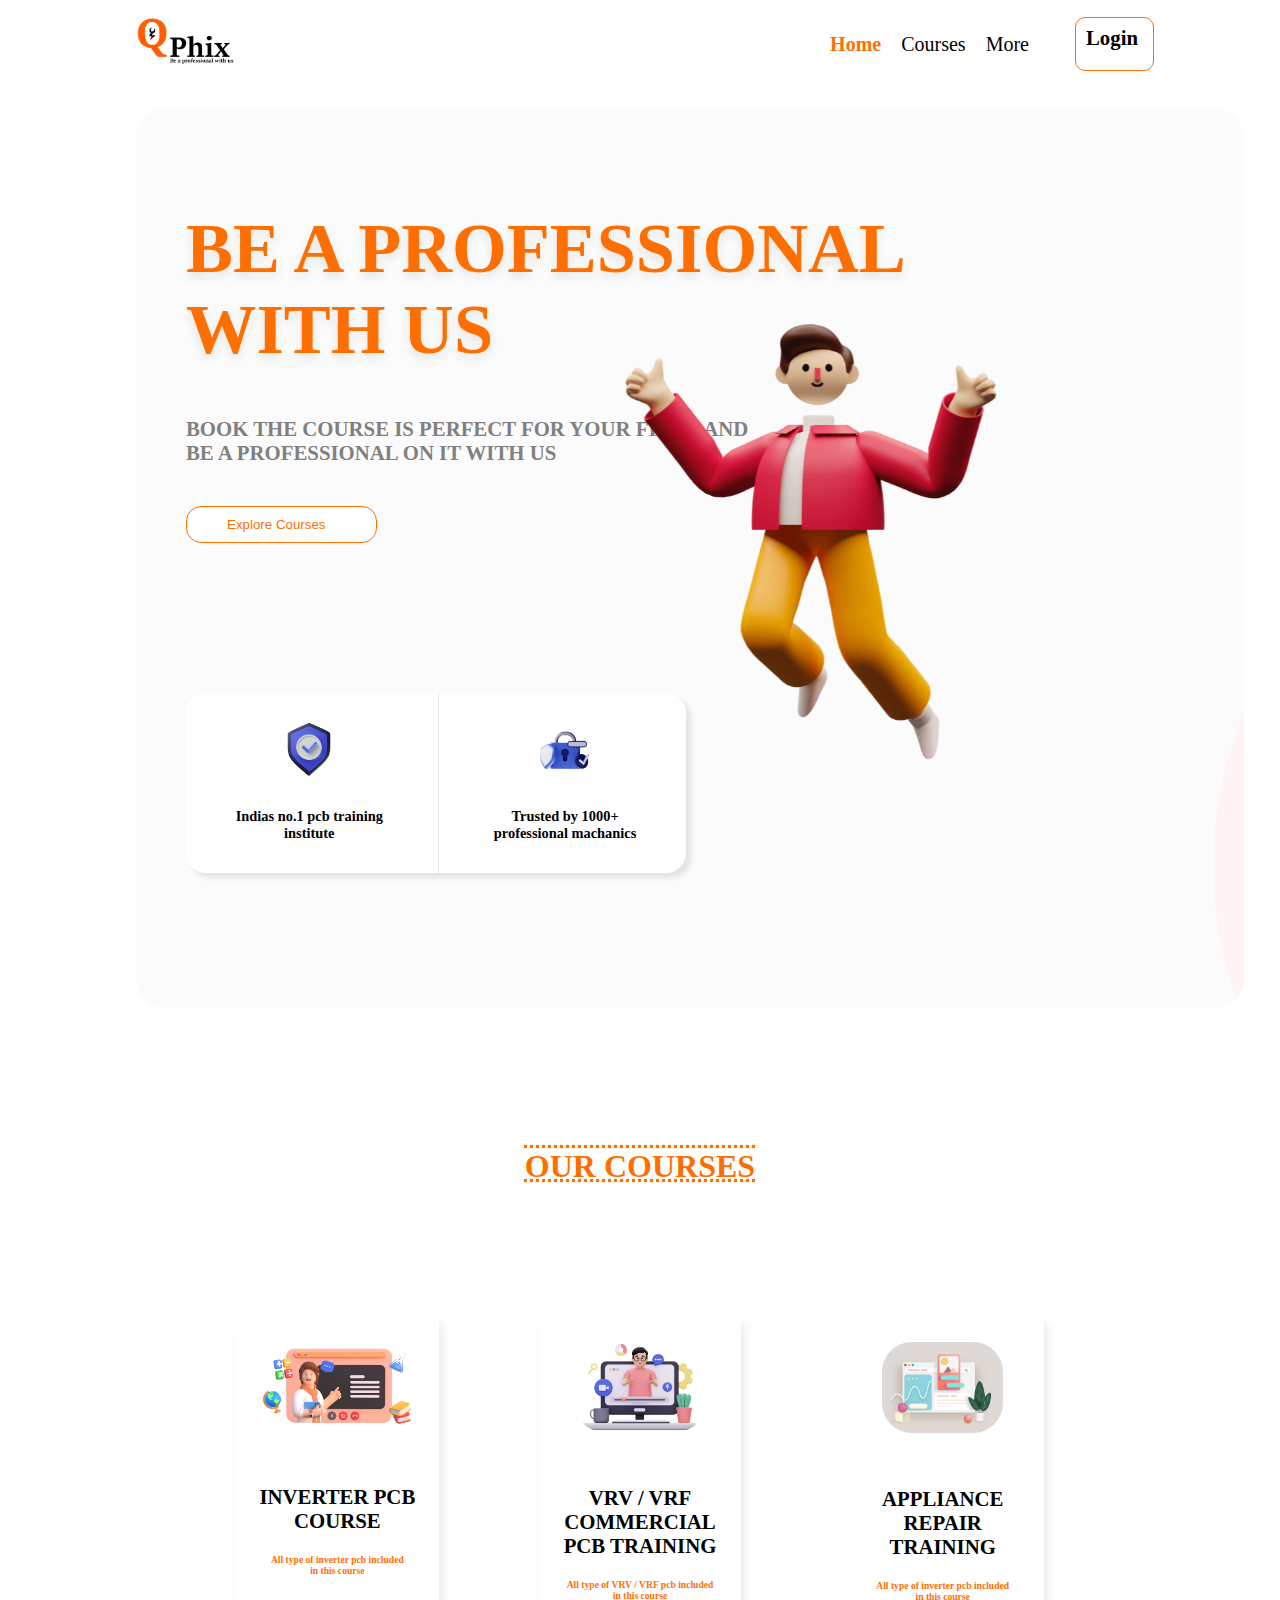
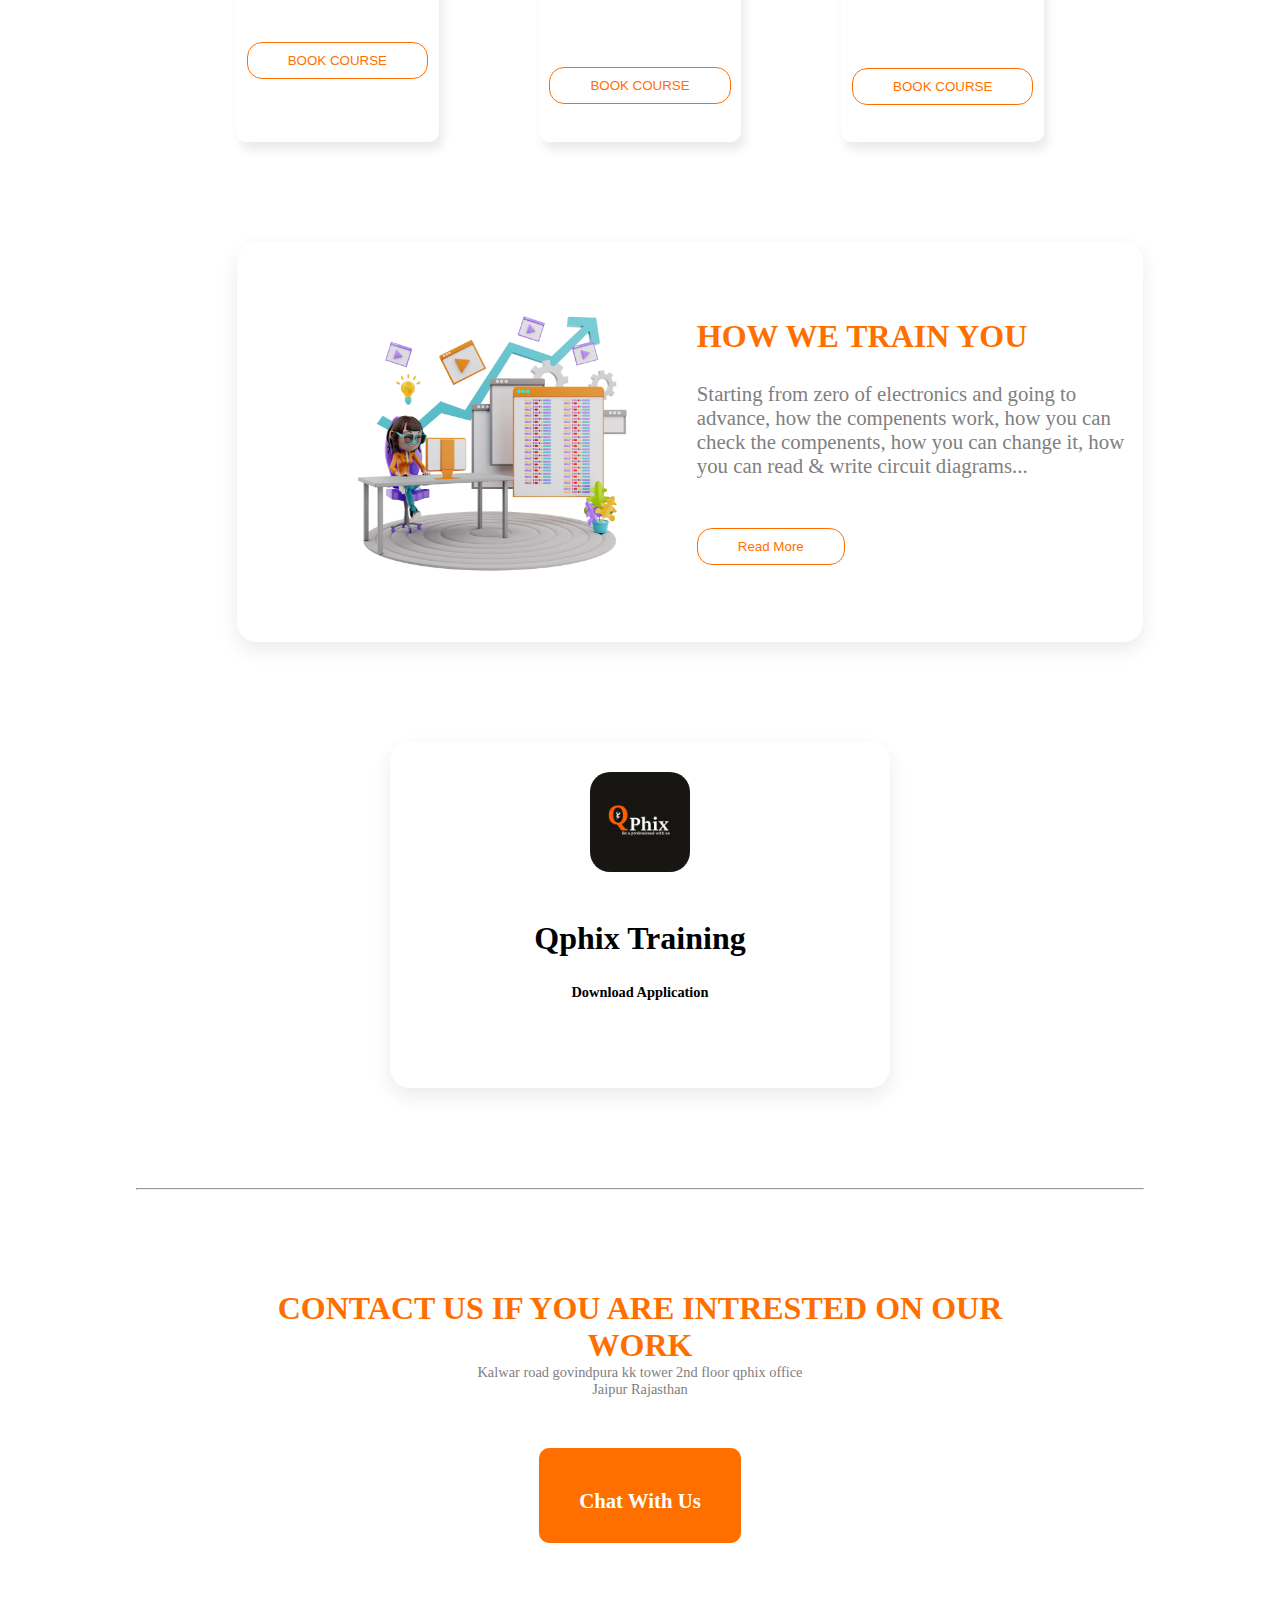
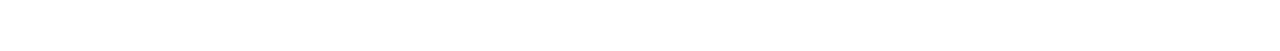
==== index.html @ 394d53d4 "dtyuey5jjhtsghjyhjshfgrthrshrh" ====
<!DOCTYPE html>
<html lang="en" dir="ltr">

<head>
  <meta charset="utf-8">
  <title>Qphix</title>

  <link rel="stylesheet" href="css/index.css">

  <!-- Font Awsome -->

  <script src="https://kit.fontawesome.com/3b2cf0bb84.js" crossorigin="anonymous"></script>

  <!-- font -->
  <link rel="preconnect" href="https://fonts.googleapis.com">
  <link rel="preconnect" href="https://fonts.gstatic.com" crossorigin>
  <link href="https://fonts.googleapis.com/css2?family=Roboto:wght@300&family=Rubik:wght@500&display=swap" rel="stylesheet">
  <link href="https://cdn.jsdelivr.net/npm/bootstrap@5.2.0/dist/css/bootstrap.min.css" rel="stylesheet" integrity="sha384-gH2yIJqKdNHPEq0n4Mqa/HGKIhSkIHeL5AyhkYV8i59U5AR6csBvApHHNl/vI1Bx" crossorigin="anonymous">

</head>


<body>

  <div id="menu" class="menu">

    <a id="menu-close" href="#">
      <div class="menu-icon-div">
        <i style="color: black;" class="fa-solid fa-xmark fa-5x"></i>



      </div>
    </a>
    <h2 class="menu-item-selected-phone">Qphix Training</h2>
    <h4>Be a professional with us</h4>
    <a id="login-a" class="log" style="text-decoration: none;" href="login.html">
      <div class="login-div-m">
        <h3 id="login-text" style="margin-right: 5px; margin-top: 8px; color: black;decoration: none;">Login</h3>
        <i style="color: black;" class="fa-solid fa-user fa-2x"></i>
      </div>
    </a>


    <div id="login-div-after" class="login-div-phone">
      <img class="login-logo" src="https://firebasestorage.googleapis.com/v0/b/qphix-training-193c9.appspot.com/o/Artboard%20%E2%80%93%202.png?alt=media&token=fdebd418-4660-4158-843d-c01491cd74b5" alt="">
      <br>
      <br>
      <h2 id="username">Ayush Soni</h2>
      <h4 id="number">+91 7357711568</h4>
    </div>
  </div>



  <div class="toolbar-pc">

    <div class="top-bar-pc">
      <img style="height: 90px; margin-left: -30px;" src="images/logo_black.png" alt="">

      <a class="menu-item-selected" style=" margin-left: auto;" href="#">Home</a>
      <a class="menu-item" href="#service-section-pc">Courses</a>
      <a class="menu-item" href="#">More</a>

      <button style="background-color: white; border : none;" id="account" class="log" style="text-decoration: none;" href="">
        <div class="login-div">
          <h3 id="login-text-pc" style="margin-right: 5px; margin-top: 8px; color: black;decoration: none;">Login</h3>
          <i style="color: black;" class="fa-solid fa-user"></i>
        </div>
      </button>
    </div>

  </div>

  <div class="toolbar-phone">
    <img style="height: 180px; margin-right: auto; margin-left: -15px;" src="images/logo_black_phone.png" alt="">

    <a href="#">  <div id="menu-open" class="menu-icon-div">
        <i style="color: black;" class="fa-solid fa-bars fa-5x"></i>
      </div></a>


  </div>

  <div class="gape">

  </div>
  <div class="intro-div-pc">

    <h1 class="heading">BE A PROFESSIONAL <br> WITH US</h1>
    <h3 style="color: grey;">BOOK THE COURSE IS PERFECT FOR YOUR FIELD AND <br> BE A PROFESSIONAL ON IT WITH US</h3>

    <button style="margin-top: 20px;" class="primary-button" type="button" name="button">Explore Courses <i style="margin-left: 10px;" class="fa-solid fa-arrow-right"></i></button>

    <img class="flying-boy floating" src="images/flying_boy.png" alt="">


    <div class="verification-div">
      <div class="verify-div-1">
        <img style="height: 70px;" src="images/verify.png" alt="">
        <h5></h5>
        <h4>Indias no.1 pcb training <br> institute</h4>
      </div>

      <div class="vert-line">

      </div>

      <div class="verify-div-2">
        <img style="height: 70px;" src="images/secure.png" alt="">
        <h5></h5>
        <h4>Trusted by 1000+ <br> professional machanics</h4>
      </div>
    </div>

  </div>

  <div class="intro-div-phone">
    <h1 class="heading">BE A PROFESSIONAL <br> WITH US</h1>
    <h4 style="color: grey;">BOOK THE COURSE IS PERFECT FOR YOUR FIELD AND BE A PROFESSIONAL ON IT <br> WITH US</h4>

    <img class="flying-boy-phone floating" src="images/flying_boy_phone.png" alt="">
    <button style="margin-top: 20px; padding-top: 30px; padding-bottom: 20px; border-radius: 20px;" class="primary-button" type="button" name="button">
      <h3>Explore Courses <i style="margin-left: 10px;" class="fa-solid fa-arrow-right"></i></h3>
    </button>





  </div>

  <div class="verification-div-phone">
    <div class="verify-div-1">
      <img style="height: 150px;" src="images/verify.png" alt="">
      <h5></h5>
      <h5>Indias no.1 pcb training <br> institute</h5>
    </div>

    <div class="vert-line">

    </div>

    <div class="verify-div-2">
      <img style="height: 150px;" src="images/secure.png" alt="">
      <h5></h5>
      <h5>Trusted by 1000+ <br> professional machanics</h5>
    </div>
  </div>


  <div class="phone-gape">

  </div>

  <h2 id="service-section-pc" style="color: #FF6F00; text-align: center; margin-top: 140px;text-decoration: underline overline dotted #FF6F00;  ">OUR COURSES</h2>

  <div  class="service-div-pc">

    <div class="course-div-pc-1">
      <img class="course-img" src="images/img_1.png" alt="">
      <h3 style="margin-top: 50px; ">INVERTER PCB <br> COURSE</h3>

      <h5 style="color: #FF6F00;">All type of inverter pcb included <br> in this course</h5>

      <button style="margin-top: 50px;" class="primary-button" type="button" name="button" onclick="window.open('InverterPcb.html')">BOOK COURSE</button>

    </div>

    <div class="course-div-pc-2">
      <img style="width: 65%" class="course-img" src="images/img_2.png" alt="">
      <h3 style="margin-top: 50px; ">VRV / VRF COMMERCIAL <br> PCB TRAINING</h3>

      <h5 style="color: #FF6F00;">All type of VRV / VRF pcb included <br> in this course</h5>

      <button style="margin-top: 50px;" class="primary-button" type="button" name="button">BOOK COURSE</button>

    </div>


    <div class="course-div-pc-3">
      <img style="width: 60%" class="course-img" src="images/img_3.png" alt="">
      <h3 style="margin-top: 50px; ">APPLIANCE REPAIR <br> TRAINING</h3>

      <h5 style="color: #FF6F00;">All type of inverter pcb included <br> in this course</h5>

      <button style="margin-top: 50px;" class="primary-button" type="button" name="button">BOOK COURSE</button>

    </div>


  </div>

  <div id="service-section-phone" class="service-div-phone">


    <div class="course-div-phone-1">
      <img class="course-img" src="images/img_1.png" alt="">
      <h2 style="margin-top: 50px; font-size: 4.3rem !important;">INVERTER PCB <br> COURSE</h2>

      <h4 style="color: #FF6F00;">All type of inverter pcb included <br> in this course</h4>

      <button style="margin-top: 180px; padding: 30px 70px 20px 70px; " class="primary-button" type="button" name="button" onclick="window.open('InverterPcb.html')">
        <h3>BOOK COURSE</h3>
      </button>

    </div>


    <div class="course-div-phone-2">
      <img style="height: 400px;" class="course-img" src="images/img_2.png" alt="">
      <h2 style="margin-top: 50px; font-size: 4.1rem !important;">VRV / VRF COMMERCIAL <br> PCB TRAINING</h2>

      <h4 style="color: #FF6F00;">All type of VRV / VRF pcb included <br> in this course</h4>

      <button style="margin-top: 180px; padding: 30px 70px 20px 70px; " class="primary-button" type="button" name="button">
        <h3>BOOK COURSE</h3>
      </button>

    </div>


    <div class="course-div-phone-3">
      <img style="height: 400px;" class="course-img" src="images/img_3.png" alt="">
      <h2 style="margin-top: 50px; font-size: 4.3rem !important;">APPLIANCE REPAIR <br> TRAINING</h2>

      <h4 style="color: #FF6F00;">All type of inverter pcb included <br> in this course</h4>

      <button style="margin-top: 180px; padding: 30px 70px 20px 70px; " class="primary-button" type="button" name="button">
        <h3>BOOK COURSE</h3>
      </button>

    </div>



  </div>


  <div class="process-div">
    <img style="height: 300px;" src="images/train.png" alt="">

    <div style="text-align: top; width: 100%; height: 100%; padding-top : 100px; padding-left: 60px;">
      <h2 style="color: #FF6F00;">HOW WE TRAIN YOU</h2>
      <h3 style="color: grey; font-weight: 300;">Starting from zero of electronics and going to advance, how the compenents work, how you can check the compenents, how you can change it, how you can read & write circuit diagrams...</h3>
      <button style="margin-top: 30px;" class="primary-button" type="button" name="button">Read More</button>


    </div>

  </div>

  <div class="app-div">
    <img class="logo-app" src="images\logo_new.png" alt="">
    <br>
    <br>
    <h2>Qphix Training</h2>
    <h4>Download Application</h4>
    <a href="https://play.google.com/store/apps/details?id=com.qphixnew.qphixtraining"><img class="down-img" src="https://play.google.com/intl/en_us/badges/static/images/badges/en_badge_web_generic.png" alt=""></a>

  </div>
  <hr>
  <div style="text-align: center; margin-top: 100px;">

    <h2 style="color: #FF6F00; margin: 0px 100px 0px 100px;">CONTACT US IF YOU ARE INTRESTED ON OUR WORK</h2>
    <h4 style="color: grey; font-weight: 300;margin: 0px 100px 0px 100px;">Kalwar road govindpura kk tower 2nd floor qphix office <br>Jaipur Rajasthan </h4>

    <button class="fill-button" type="button" name="button"> <h3> Chat With Us</h3></button>
  </div>


  <script src="https://ajax.googleapis.com/ajax/libs/jquery/3.6.0/jquery.min.js"></script>
  <script src="java/index.js" charset="utf-8"></script>


</body>

</html>
---- css/index.css ----
:root {
  --primary-color: #FF6F00;
  --secondary-color: #FBFBFB;
  --shadow-color: #e6e3e3;
  --font-default: bahnschrift;
}

body {
  padding-left: 10%;
  padding-right: 10%;
  font-family: bahnschrift;
}

h1 {
  font-size: 3rem !important;
  font-family: bahnschrift;
}

h2 {
  font-size: 2rem !important;
  font-family: bahnschrift;
}

h3 {
  font-size: 1.3rem !important;
  font-family: bahnschrift;
}

h4 {
  font-size: 0.9rem !important;
  font-family: bahnschrift;
}

h5 {
  font-size: 0.6rem !important;
  font-family: bahnschrift;
}

h6 {
  font-size: 0.5rem !important;
  font-family: bahnschrift;
}

/* toolbar pc */
.toolbar-pc {
  width: 100%;
  position: fixed;
  height: 90px;
  background-color: white;
}

.toolbar-phone {
  display: none;
}

.top-bar-pc {
  width: 80%;
  height: 80%;
  display: flex;
  align-items: center;
  text-align: center;
}

.menu-item {
  color: black;
  margin-right: 20px;
  font-size: 20px;
  text-decoration: none;
  font-family: bahnschrift;
  transition: 0.5s;
}

.menu-item-selected {
  color: var(--primary-color);
  margin-right: 20px;
  font-size: 20px;
  text-decoration: none;
  font-family: bahnschrift;
  font-style: bold;
  font-weight: 800;
}

.menu-item:hover {
  color: var(--primary-color);
  text-decoration: none;
}

.menu-item-selected:hover {
  color: var(--primary-color);
  text-decoration: none;
}

.login-div {
  display: flex;
  align-items: center;
  margin-left: 20px;
  text-align: center;
  border: 1px solid var(--primary-color);
  padding-left: 10px;
  padding-right: 10px;
  border-radius: 10px;
  transition: 0.5s;
}

.login-div:hover {
  background-color: var(--primary-color);
  border: 1px solid white;
}

.log:hover {
  text-decoration: none;
  color: white;
}

.intro-div-pc {
  width: 100%;
  height: 800px;
  background-image: url("../images/web_bg.png");
  background-size: cover;
  border-radius: 30px;
  padding: 50px;
}

.intro-div-phone {
  display: none;
}

.heading {
  color: var(--primary-color);
  text-shadow: 0px 5px 10px var(--shadow-color);
  font-size: 4.4rem !important;
  font-family: bahnschrift;
  margin-top: 50px;
  font-weight: 800;
}

.gape {
  height: 100px;
}

.primary-button {
  background-color: white;
  border: 1px solid var(--primary-color);
  padding-left: 40px;
  padding-right: 40px;
  border-radius: 15px;
  color: var(--primary-color);
  padding-top: 10px;
  padding-bottom: 10px;
  transition: 0.5s;
}

.primary-button:hover {
  background-color: var(--primary-color);
  color: white;
  border: 1px solid white;
}

.flying-boy {
  height: 600px;
  position: absolute;
  right: 13%;
  top: 250px;
  z-index: 1;
}

.verification-div-phone {
  display: none;
}

.verification-div {
  background-color: white;
  box-shadow: 5px 5px 5px var(--shadow-color);
  width: 500px;
  height: 180px;
  margin-top: 150px;
  border-radius: 20px;
  display: flex;
  justify-content: center;
  text-align: center;
  align-items: center;
}

.verify-div-1 {
  text-align: center;
  align-items: center;
  justify-content: center;
  padding-top: 10px;
  margin-right: 55px;
}

.verify-div-2 {
  text-align: center;
  align-items: center;
  justify-content: center;
  padding-top: 10px;
  margin-left: 55px;
}

.vert-line {
  width: 1px;
  height: 100%;
  background-color: var(--shadow-color);
}

.service-div-pc {
  display: flex;
  padding: 100px;
  justify-content: center;
}

.course-div-pc-1 {
  height: 400px;
  width: 250px;
  box-shadow: 4px 8px 10px #ebebeb;
  margin-right: 50px;
  align-items: center;
  border-radius: 10px;
  text-align: center;
  padding-top: 30px;
}

.course-div-pc-2 {
  height: 400px;
  width: 250px;
  box-shadow: 4px 8px 10px #ebebeb;
  margin-left: 50px;
  margin-right: 50px;
  border-radius: 10px;
  align-items: center;
  text-align: center;
  padding-top: 30px;
}

.course-div-pc-3 {
  height: 400px;
  width: 250px;
  box-shadow: 4px 8px 10px #ebebeb;
  margin-left: 50px;
  border-radius: 10px;
  align-items: center;
  text-align: center;
  padding-top: 30px;
}

.course-img {
  width: 80%;
  border-radius: 30px;
}

.service-div-phone {
  display: none;
}

.menu {
  display: none;
}

.process-div {
  width: 80%;
  box-shadow: 0px 8px 20px #ebebeb;
  height: 400px;
  margin-left: 10%;
  margin-right: 10%;
  border-radius: 20px;
  margin-bottom: 100px;
  display: flex;
  align-items: center;
  padding-left: 100px;
}

.fill-button {
  background-color: var(--primary-color);
  color: white;
  border-radius: 10px;
  padding-left: 40px;
  padding-right: 40px;
  border: 0px;
  padding-top: 20px;
  margin-top: 50px;
  padding-bottom: 10px;
  margin-bottom: 100px;
}


.app-div{
  width: 500px;
  height: auto;
  margin-left: auto;
  margin-right: auto;
  border-radius: 20px;
  box-shadow: 0px 8px 20px #ebebeb;
  margin-bottom: 100px;
  align-items: center;
  text-align: center;
  justify-content: center;
  padding-bottom: 50px;

}


.logo-app{
  height: 100px;
  width: 100px;
  margin-top: 30px;
  border-radius: 20px;
  margin-left: auto;
  margin-right: auto;

}


.down-img{
  width: 60%;
  height: auto;
}




.menu {
  width: 50%;
  height: 80%;
  position: absolute;
  background-color: white;
  z-index: 100;
  margin-left: 15%;
  margin-right: 25%;
  box-shadow: 20px 20px 100px gray;
  margin-top: 100px;
  border-radius: 20px;
  position: fixed;
  align-items: center;
  padding-top: 100px;
  text-align: center;
  justify-content: center;
}

.login-logo{
  width: 100px;
  height: 100px;
  margin-top: 50px;
}

.menu-item-selected-phone {
  color: var(--primary-color);
  font-size: 3rem !important;
  margin-top: 40px;
}

.menu-item-phone {
  color: grey;
  font-size: 4rem !important;
}

.login-div-m {
  display: flex;
  align-items: center;
  margin-left: 20px;
  text-align: center;
  border: 1px solid var(--primary-color);
  padding-left: 10px;
  padding-right: 10px;
  border-radius: 10px;
  transition: 0.5s;
  width: 30%;
  display: none;
  margin-left: 35%;
  margin-right: 35%;
  align-items: center;
  text-align: center;
  justify-content: center;
  margin-top: 50px;
  padding-top: 20px;
  padding-bottom: 20px;
}



.login-div-phone{
  width: 70%;
  height: auto;
  margin-right: 15%;
  margin-left: 15%;
  padding-bottom: 100px;
  border-radius: 20px;
  box-shadow: 5px 5px 10px #d9dadb;
  justify-content: center;
  align-items: center;
  text-align: center;
  margin-top: 60px;
}



/* mobile phone  */
@media (max-width: 1100px) {
  body {
    padding-left: 0px;
    padding-right: 0px;
  }

  h1 {
    font-size: 7rem !important;
  }

  h2 {
    font-size: 5rem !important;
  }

  h3 {
    font-size: 3rem !important;
  }

  h4 {
    font-size: 2.4rem !important;
  }

  h5 {
    font-size: 1.5rem !important;
  }

  .menu-icon-div {
    width: 120px;
    height: 120px;
    position: absolute;
    right: 10px;
    top: 50px;
  }

  .menu {
    width: 80%;
    height: 80%;
    position: absolute;
    background-color: white;
    z-index: 100;
    margin-left: 10%;
    margin-right: 10%;
    box-shadow: 20px 20px 100px gray;
    display: none;
    margin-top: 100px;
    border-radius: 20px;
    position: fixed;
    align-items: center;
    text-align: center;
    justify-content: center;
    padding-top: 300px;
  }

  .menu-item-selected-phone {
    color: var(--primary-color);
    font-size: 5rem !important;
  }

  .menu-item-phone {
    color: grey;
    font-size: 4rem !important;
    margin-top: 300px;
  }

  .login-div-m {
    display: flex;
    align-items: center;
    margin-left: 20px;
    text-align: center;
    border: 1px solid var(--primary-color);
    padding-left: 10px;
    padding-right: 10px;
    border-radius: 10px;
    transition: 0.5s;
    width: 30%;
    margin-left: 35%;
    margin-right: 35%;
    align-items: center;
    text-align: center;
    justify-content: center;
    margin-top: 50px;
    padding-top: 20px;
    padding-bottom: 20px;
  }

  .toolbar-pc {
    display: none;
  }

  .toolbar-phone {
    display: flex;
    height: 200px;
    width: 100%;
    position: fixed;
    box-shadow: 10px 10px 10px var(--shadow-color);
    text-align: center;
    align-items: center;
    justify-content: center;
    background-color: white;
  }

  .gape {
    height: 230px;
  }

  .menu-icon-div {
    text-align: center;
    align-items: center;
    justify-content: center;
    padding: 20px;
    margin-right: 50px;
    background-color: var(--secondary-color);
    box-shadow: 10px 10px 10px var(--shadow-color);
  }

  .intro-div-pc {
    display: none;
  }

  .intro-div-phone {
    width: 90%;
    height: 2000px;
    margin-left: 5%;
    margin-right: 5%;
    background-image: url("../images/mobile_bg.png");
    background-size: cover;
    border-radius: 30px;
    padding: 50px;
    display: block;
    align-items: center;
    justify-content: center;
    text-align: center;
  }

  .heading {
    font-size: 7rem !important;
  }

  .flying-boy-phone {
    height: 1000px;
  }

  .verification-div-phone {
    background-color: white;
    box-shadow: 5px 5px 5px var(--shadow-color);
    width: 80%;
    height: 400px;
    margin-top: 150px;
    border-radius: 20px;
    margin-left: 10%;
    margin-right: 10%;
    display: flex;
    justify-content: center;
    text-align: center;
    align-items: center;
    margin-bottom: 100px;
  }

  .verify-div-1 {
    text-align: center;
    align-items: center;
    justify-content: center;
    padding-top: 10px;
    margin-right: 80px;
  }

  .verify-div-2 {
    text-align: center;
    align-items: center;
    justify-content: center;
    padding-top: 10px;
    margin-left: 80px;
  }

  .service-div-pc {
    display: none;
  }

  .phone-gape {
    height: 100px;
  }

  .service-div-phone {
    display: block;
    justify-content: center;
    align-items: center;
    text-align: center;
    margin-top: 100px;
  }

  .course-div-phone-1 {
    height: 1100px;
    width: 80%;
    box-shadow: 0px 8px 20px #ebebeb;
    margin-right: 50px;
    align-items: center;
    border-radius: 15px;
    text-align: center;
    margin-left: 10%;
    margin-right: 10%;
    padding-top: 30px;
  }

  .course-div-phone-2 {
    height: 1100px;
    width: 80%;
    box-shadow: 0px 8px 20px #ebebeb;
    margin-right: 50px;
    align-items: center;
    text-align: center;
    border-radius: 15px;
    margin-left: 10%;
    margin-right: 10%;
    padding-top: 30px;
    margin-top: 100px;
  }

  .course-div-phone-3 {
    height: 1100px;
    width: 80%;
    box-shadow: 0px 8px 20px #ebebeb;
    margin-right: 50px;
    align-items: center;
    text-align: center;
    border-radius: 15px;
    margin-left: 10%;
    margin-right: 10%;
    padding-top: 30px;
    margin-top: 100px;
  }

  .process-div {
    display: none;
  }

  .fill-button {
    padding-left: 100px;
    padding-right: 100px;
    padding-top: 30px;
    padding-bottom: 30px;
    font-weight: 400;
  }

  .login-div-phone{
    width: 70%;
    height: 500px;
    margin-right: 15%;
    margin-left: 15%;
    border-radius: 20px;
    box-shadow: 5px 5px 10px #d9dadb;
    justify-content: center;
    align-items: center;
    text-align: center;
    display: none;
    margin-top: 60px;
  }

  .login-logo{
    width: 170px;
    height: 170px;
    box-shadow: 5px 5px 3px #d9dadb;
    border-radius: 20px;
    margin: 70px auto 0px auto;
  }



  .app-div{
    width: 80%;
    height: auto;
    margin-left: auto;
    margin-right: auto;
    border-radius: 20px;
    box-shadow: 0px 8px 20px #ebebeb;
    margin-bottom: 100px;
    align-items: center;
    text-align: center;
    margin-top: 100px;
    justify-content: center;
    padding-bottom: 50px;

  }

  .logo-app{
    height: 150px;
    width: 150px;
    margin-top: 80px;
    border-radius: 20px;
    margin-left: auto;
    margin-right: auto;
  }

  .down-img{
    width: 60%;
    height: auto;
  }



}

































/* animations */
.floating {
  animation-name: floating;
  animation-duration: 2s;
  animation-iteration-count: infinite;
  animation-timing-function: ease-in-out;
}

@keyframes floating {
  0% {
    transform: translate(0, 0px);
  }

  50% {
    transform: translate(0, 15px);
  }

  100% {
    transform: translate(0, -0px);
  }
}
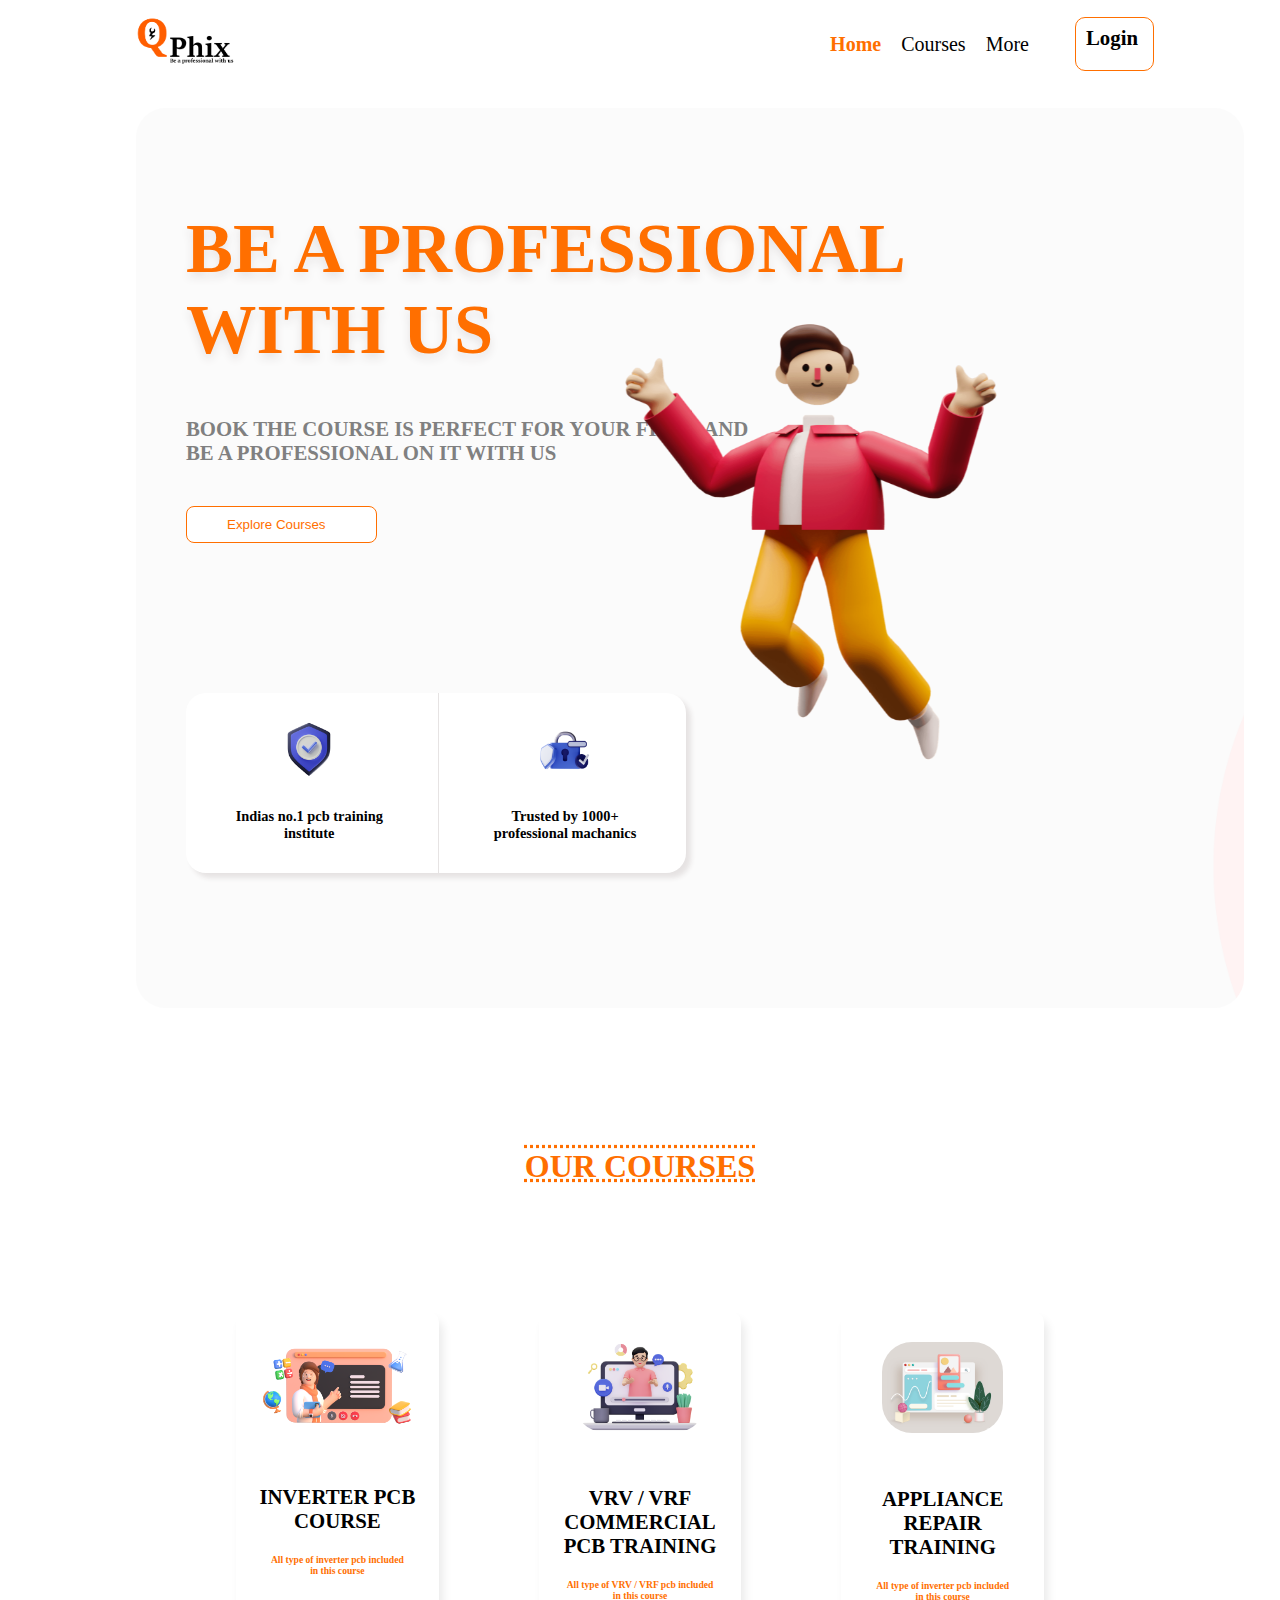
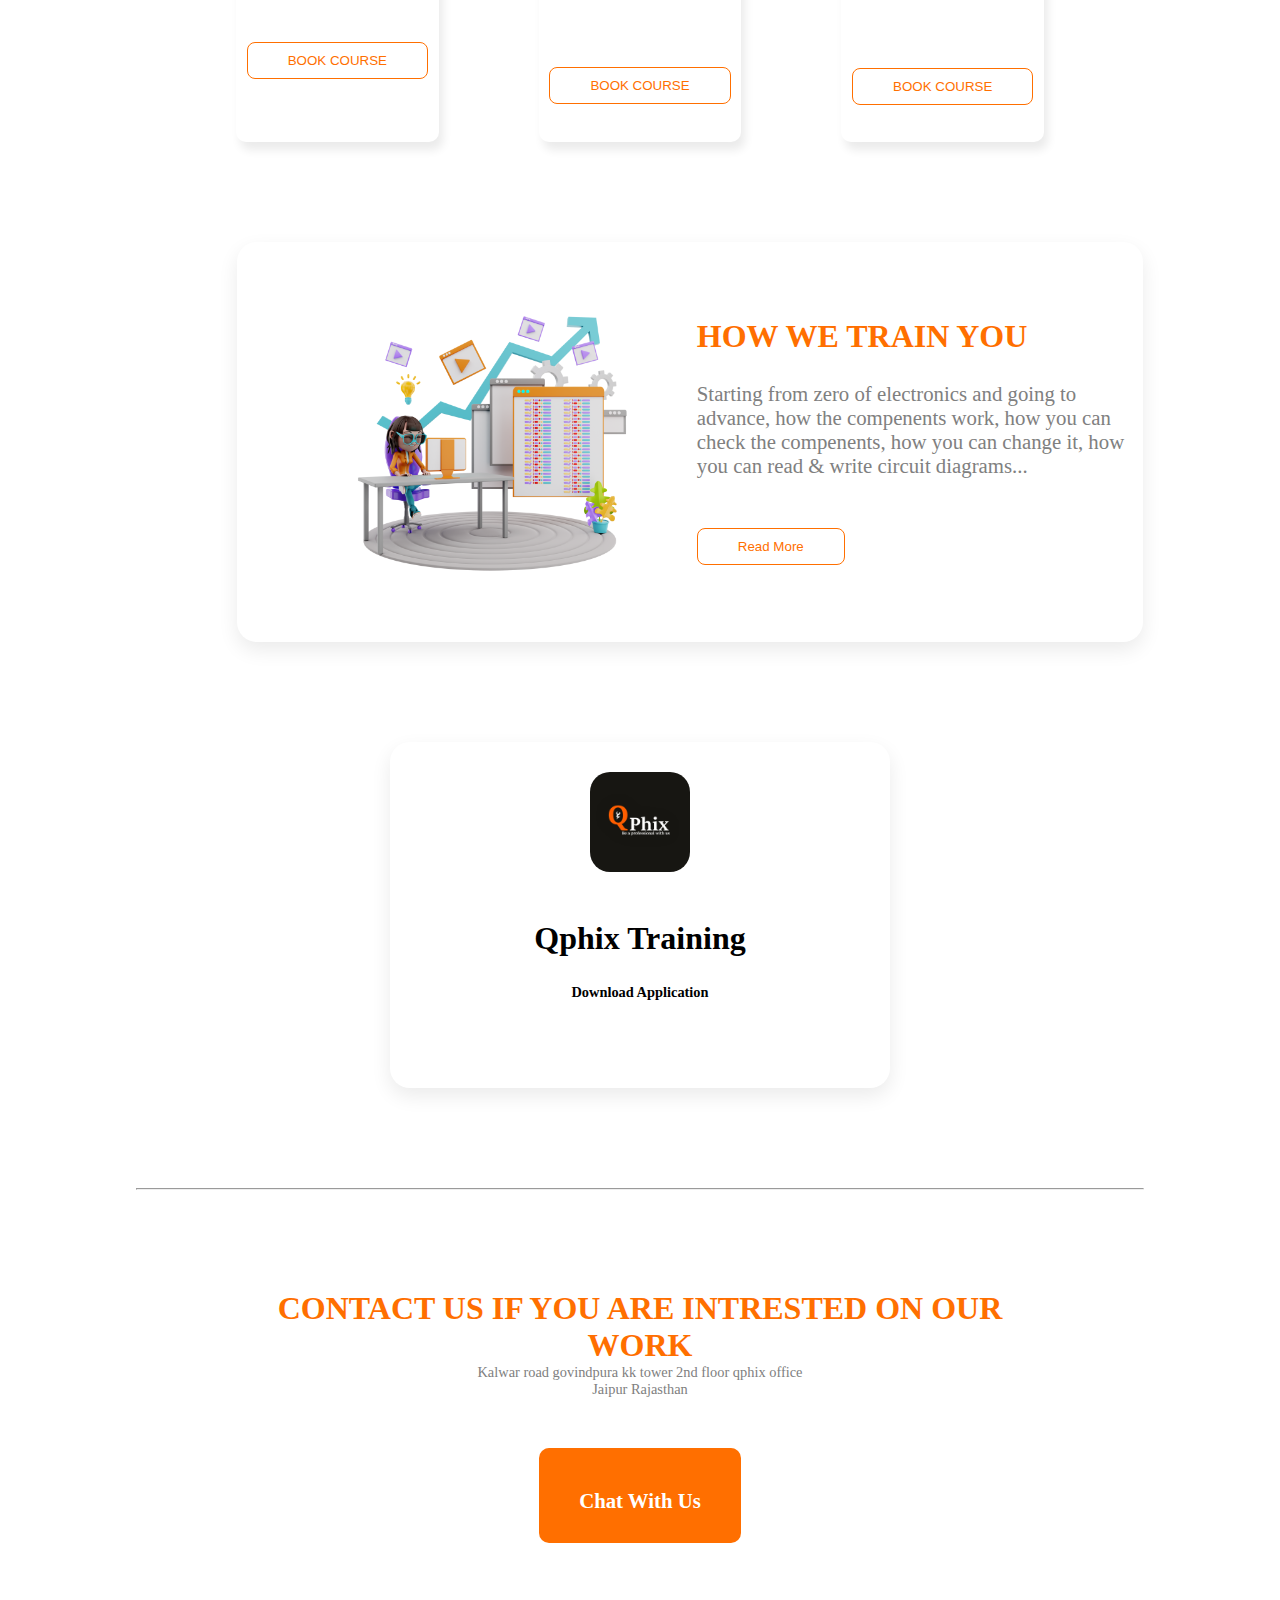
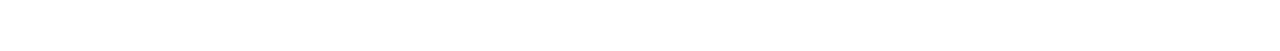
==== commit b1992449: "sdrtyhrth6dh6hserfte4wr" ====
--- a/index.html
+++ b/index.html
@@ -4,7 +4,7 @@
 <head>
   <meta charset="utf-8">
   <title>Qphix</title>
-
+  <link rel="icon" href="images\logo_new.png">
   <link rel="stylesheet" href="css/index.css">
 
   <!-- Font Awsome -->
@@ -49,9 +49,29 @@
       <h2 id="username">Ayush Soni</h2>
       <h4 id="number">+91 7357711568</h4>
     </div>
-  </div>
-
-
+
+
+    <button id="view-bookings"class="primary-button my-bboking" type="button" name="button">My Bookings</button>
+  </div>
+
+  <div id="b-div" class="dialog">
+    <div id="my-bookings-div" class="my-bookings-div">
+      <a href="#">
+        <div id="close-bookings" style="" class="menu-icon-div-bookings">
+          <i  style="color: black;" class="fa-solid fa-xmark fa-5x"></i>
+
+
+
+        </div>
+      </a>
+      <h2 id="t">NO BOOKINGS</h2>
+
+      <div id="booking">
+
+      </div>
+
+    </div>
+  </div>
 
   <div class="toolbar-pc">
 
@@ -85,12 +105,13 @@
   <div class="gape">
 
   </div>
+
   <div class="intro-div-pc">
 
     <h1 class="heading">BE A PROFESSIONAL <br> WITH US</h1>
     <h3 style="color: grey;">BOOK THE COURSE IS PERFECT FOR YOUR FIELD AND <br> BE A PROFESSIONAL ON IT WITH US</h3>
 
-    <button style="margin-top: 20px;" class="primary-button" type="button" name="button">Explore Courses <i style="margin-left: 10px;" class="fa-solid fa-arrow-right"></i></button>
+    <button id="explore-pc" style="margin-top: 20px;" class="primary-button" type="button" name="button">Explore Courses <i style="margin-left: 10px;" class="fa-solid fa-arrow-right"></i></button>
 
     <img class="flying-boy floating" src="images/flying_boy.png" alt="">
 
@@ -120,7 +141,7 @@
     <h4 style="color: grey;">BOOK THE COURSE IS PERFECT FOR YOUR FIELD AND BE A PROFESSIONAL ON IT <br> WITH US</h4>
 
     <img class="flying-boy-phone floating" src="images/flying_boy_phone.png" alt="">
-    <button style="margin-top: 20px; padding-top: 30px; padding-bottom: 20px; border-radius: 20px;" class="primary-button" type="button" name="button">
+    <button id="explore" style="margin-top: 20px; padding-top: 30px; padding-bottom: 20px; border-radius: 20px;" class="primary-button" type="button" name="button">
       <h3>Explore Courses <i style="margin-left: 10px;" class="fa-solid fa-arrow-right"></i></h3>
     </button>
 
@@ -163,7 +184,7 @@
 
       <h5 style="color: #FF6F00;">All type of inverter pcb included <br> in this course</h5>
 
-      <button style="margin-top: 50px;" class="primary-button" type="button" name="button" onclick="window.open('InverterPcb.html')">BOOK COURSE</button>
+      <button style="margin-top: 50px;" class="primary-button" type="button" name="button" onclick="window.open('InverterPcb.html','_self')">BOOK COURSE</button>
 
     </div>
 
@@ -173,7 +194,7 @@
 
       <h5 style="color: #FF6F00;">All type of VRV / VRF pcb included <br> in this course</h5>
 
-      <button style="margin-top: 50px;" class="primary-button" type="button" name="button">BOOK COURSE</button>
+      <button id="vrf" style="margin-top: 50px;" class="primary-button" type="button" name="button">BOOK COURSE</button>
 
     </div>
 
@@ -184,7 +205,7 @@
 
       <h5 style="color: #FF6F00;">All type of inverter pcb included <br> in this course</h5>
 
-      <button style="margin-top: 50px;" class="primary-button" type="button" name="button">BOOK COURSE</button>
+      <button id="appliance" style="margin-top: 50px;" class="primary-button" type="button" name="button">BOOK COURSE</button>
 
     </div>
 
@@ -200,7 +221,7 @@
 
       <h4 style="color: #FF6F00;">All type of inverter pcb included <br> in this course</h4>
 
-      <button style="margin-top: 180px; padding: 30px 70px 20px 70px; " class="primary-button" type="button" name="button" onclick="window.open('InverterPcb.html')">
+      <button style="margin-top: 180px; padding: 30px 70px 20px 70px; " class="primary-button" type="button" name="button" onclick="window.open('InverterPcb.html','_self')">
         <h3>BOOK COURSE</h3>
       </button>
 
@@ -213,7 +234,7 @@
 
       <h4 style="color: #FF6F00;">All type of VRV / VRF pcb included <br> in this course</h4>
 
-      <button style="margin-top: 180px; padding: 30px 70px 20px 70px; " class="primary-button" type="button" name="button">
+      <button id="vrf1" style="margin-top: 180px; padding: 30px 70px 20px 70px; " class="primary-button" type="button" name="button">
         <h3>BOOK COURSE</h3>
       </button>
 
@@ -226,7 +247,7 @@
 
       <h4 style="color: #FF6F00;">All type of inverter pcb included <br> in this course</h4>
 
-      <button style="margin-top: 180px; padding: 30px 70px 20px 70px; " class="primary-button" type="button" name="button">
+      <button id="appliance1" style="margin-top: 180px; padding: 30px 70px 20px 70px; " class="primary-button" type="button" name="button">
         <h3>BOOK COURSE</h3>
       </button>
 
@@ -265,11 +286,20 @@
     <h2 style="color: #FF6F00; margin: 0px 100px 0px 100px;">CONTACT US IF YOU ARE INTRESTED ON OUR WORK</h2>
     <h4 style="color: grey; font-weight: 300;margin: 0px 100px 0px 100px;">Kalwar road govindpura kk tower 2nd floor qphix office <br>Jaipur Rajasthan </h4>
 
-    <button class="fill-button" type="button" name="button"> <h3> Chat With Us</h3></button>
-  </div>
-
-
+    <a href="https://wa.me/<+917297939704>"><button class="fill-button" type="button" name="button" onclick=""> <h3> Chat With Us</h3></button></a>
+
+  </div>
+
+  <!-- The actual snackbar -->
+  <div id="snackbar">Some text some message..</div>
+
+  <script src="https://www.gstatic.com/firebasejs/7.14.5/firebase-app.js"></script>
+  <script src="https://www.gstatic.com/firebasejs/7.14.5/firebase-auth.js"></script>
+  <script src="https://www.gstatic.com/firebasejs/7.14.5/firebase-database.js"></script>
+  <script src="https://checkout.razorpay.com/v1/checkout.js"></script>
+  <script src="https://www.gstatic.com/firebasejs/7.7.0/firebase-storage.js"></script>
   <script src="https://ajax.googleapis.com/ajax/libs/jquery/3.6.0/jquery.min.js"></script>
+
   <script src="java/index.js" charset="utf-8"></script>
 
 
--- a/css/index.css
+++ b/css/index.css
@@ -143,7 +143,7 @@
   border: 1px solid var(--primary-color);
   padding-left: 40px;
   padding-right: 40px;
-  border-radius: 15px;
+  border-radius: 8px;
   color: var(--primary-color);
   padding-top: 10px;
   padding-bottom: 10px;
@@ -282,8 +282,7 @@
   margin-bottom: 100px;
 }
 
-
-.app-div{
+.app-div {
   width: 500px;
   height: auto;
   margin-left: auto;
@@ -295,28 +294,21 @@
   text-align: center;
   justify-content: center;
   padding-bottom: 50px;
-
-}
-
-
-.logo-app{
+}
+
+.logo-app {
   height: 100px;
   width: 100px;
   margin-top: 30px;
   border-radius: 20px;
   margin-left: auto;
   margin-right: auto;
-
-}
-
-
-.down-img{
+}
+
+.down-img {
   width: 60%;
   height: auto;
 }
-
-
-
 
 .menu {
   width: 50%;
@@ -336,7 +328,7 @@
   justify-content: center;
 }
 
-.login-logo{
+.login-logo {
   width: 100px;
   height: 100px;
   margin-top: 50px;
@@ -375,9 +367,7 @@
   padding-bottom: 20px;
 }
 
-
-
-.login-div-phone{
+.login-div-phone {
   width: 70%;
   height: auto;
   margin-right: 15%;
@@ -390,6 +380,150 @@
   text-align: center;
   margin-top: 60px;
 }
+
+.my-bboking {
+  margin-top: 50px;
+}
+
+.menu {
+  height: auto;
+  padding-bottom: 30px;
+}
+
+.dialog {
+  /* Hidden by default */
+  display: none;
+  position: fixed;
+  /* Stay in place */
+  z-index: 10;
+  /* Sit on top */
+  padding-top: 50px;
+  /* Location of the box */
+  left: 0;
+  top: 0;
+  padding-left: 100px;
+  width: 100%;
+  padding-right: 100px;
+  /* Full width */
+  height: 100%;
+  /* Full height */
+  overflow: auto;
+  /* Enable scroll if needed */
+  background-color: rgb(0, 0, 0);
+  /* Fallback color */
+  background-color: rgba(0, 0, 0, 0.4);
+  /* Black w/ opacity */
+}
+
+.my-bookings-div {
+  padding-top: 50px;
+  padding-bottom: 50px;
+  background-color: white;
+  width: 50%;
+  margin-left: auto;
+  margin-right: auto;
+  align-items: center;
+  text-align: center;
+}
+
+.booking-div {
+  width: 50%;
+  box-shadow: 0px 0px 15px var(--shadow-color);
+  border-radius: 10px;
+  align-items: center;
+  text-align: center;
+  justify-content: center;
+  margin-left: auto;
+  margin-right: auto;
+  padding-bottom: 20px;
+  padding-top: 20px;
+}
+
+.profile-man {
+  width: 120px;
+  height: 150px;
+  box-shadow: 5px 5px 5px var(--shadow-color);
+  border-radius: 10px;
+  margin-bottom: 20px;
+  margin-top: 30px;
+}
+
+.id-div {
+  margin-top: 50px;
+  width: auto;
+  margin-left: 30px;
+  margin-right: 30px;
+  box-shadow: 0px 0px 3px var(--shadow-color);
+  padding-top: 10px;
+  border-radius: 10px;
+  padding-bottom: 10px;
+  margin-bottom: 20px;
+}
+
+.my-bboking {
+  margin-left: auto;
+  margin-right: auto;
+}
+
+
+
+
+/* The snackbar - position it at the bottom and in the middle of the screen */
+#snackbar {
+  visibility: hidden; /* Hidden by default. Visible on click */
+  min-width: 250px; /* Set a default minimum width */
+  margin-left: -135px; /* Divide value of min-width by 2 */
+  background-color: #333; /* Black background color */
+  color: #fff; /* White text color */
+  text-align: center; /* Centered text */
+  border-radius: 2px; /* Rounded borders */
+  padding: 16px; /* Padding */
+  position: fixed; /* Sit on top of the screen */
+  z-index: 1; /* Add a z-index if needed */
+  left: 50%; /* Center the snackbar */
+  bottom: 80px; /* 30px from the bottom */
+}
+
+/* Show the snackbar when clicking on a button (class added with JavaScript) */
+#snackbar.show {
+  visibility: visible; /* Show the snackbar */
+  /* Add animation: Take 0.5 seconds to fade in and out the snackbar.
+  However, delay the fade out process for 2.5 seconds */
+  -webkit-animation: fadein 0.5s, fadeout 0.5s 2.5s;
+  animation: fadein 0.5s, fadeout 0.5s 2.5s;
+}
+
+/* Animations to fade the snackbar in and out */
+@-webkit-keyframes fadein {
+  from {bottom: 0; opacity: 0;}
+  to {bottom: 80px; opacity: 1;}
+}
+
+@keyframes fadein {
+  from {bottom: 0; opacity: 0;}
+  to {bottom: 80px; opacity: 1;}
+}
+
+@-webkit-keyframes fadeout {
+  from {bottom: 80px; opacity: 1;}
+  to {bottom: 0; opacity: 0;}
+}
+
+@keyframes fadeout {
+  from {bottom: 80px; opacity: 1;}
+  to {bottom: 0; opacity: 0;}
+}
+
+
+
+
+
+
+
+
+
+
+
 
 
 
@@ -522,6 +656,7 @@
     background-size: cover;
     border-radius: 30px;
     padding: 50px;
+    box-shadow: 0px 0px 1px gray;
     display: block;
     align-items: center;
     justify-content: center;
@@ -637,7 +772,7 @@
     font-weight: 400;
   }
 
-  .login-div-phone{
+  .login-div-phone {
     width: 70%;
     height: 500px;
     margin-right: 15%;
@@ -651,7 +786,7 @@
     margin-top: 60px;
   }
 
-  .login-logo{
+  .login-logo {
     width: 170px;
     height: 170px;
     box-shadow: 5px 5px 3px #d9dadb;
@@ -659,9 +794,7 @@
     margin: 70px auto 0px auto;
   }
 
-
-
-  .app-div{
+  .app-div {
     width: 80%;
     height: auto;
     margin-left: auto;
@@ -674,10 +807,9 @@
     margin-top: 100px;
     justify-content: center;
     padding-bottom: 50px;
-
-  }
-
-  .logo-app{
+  }
+
+  .logo-app {
     height: 150px;
     width: 150px;
     margin-top: 80px;
@@ -686,46 +818,109 @@
     margin-right: auto;
   }
 
-  .down-img{
+  .down-img {
     width: 60%;
     height: auto;
   }
 
-
-
-}
-
-
-
-
-
-
-
-
-
-
-
-
-
-
-
-
-
-
-
-
-
-
-
-
-
-
-
-
-
-
-
-
+  .my-bboking {
+    margin-top: 150px;
+    font-size: 50px;
+    font-family: bahnschrift;
+    display: none;
+    margin-left: auto;
+    margin-right: auto;
+  }
+
+  .my-bookings-div {
+    padding-top: 50px;
+    padding-bottom: 50px;
+    background-color: white;
+    width: 100%;
+    z-index: 200;
+    margin-left: auto;
+    margin-right: auto;
+    padding-top: 200px;
+    align-items: center;
+    text-align: center;
+  }
+
+  .booking-div {
+    width: 70%;
+    box-shadow: 0px 0px 5px var(--shadow-color);
+    border-radius: 10px;
+    align-items: center;
+    text-align: center;
+    justify-content: center;
+    margin-left: auto;
+    margin-right: auto;
+    margin-top: 50px;
+    padding-bottom: 20px;
+    padding-top: 20px;
+  }
+
+  .profile-man {
+    width: 220px;
+    height: 250px;
+    box-shadow: 5px 5px 5px var(--shadow-color);
+    border-radius: 10px;
+    margin-bottom: 20px;
+  }
+
+  .id-div {
+    margin-top: 50px;
+    width: auto;
+    margin-left: 30px;
+    margin-right: 30px;
+    box-shadow: 0px 0px 3px var(--shadow-color);
+    padding-top: 25px;
+    border-radius: 10px;
+    padding-bottom: 15px;
+    margin-bottom: 20px;
+  }
+
+  .id {
+    font-size: 4rem !important;
+  }
+
+  .menu-icon-div-bookings {
+    width: 120px;
+    height: 120px;
+    position: absolute;
+    right: 70px;
+    top: 80px;
+    text-align: center;
+    align-items: center;
+    justify-content: center;
+    z-index: 500;
+    padding: 20px;
+    margin-right: 50px;
+    background-color: var(--secondary-color);
+    box-shadow: 10px 10px 10px var(--shadow-color);
+  }
+
+
+  #snackbar {
+    visibility: hidden; /* Hidden by default. Visible on click */
+    min-width: 250px; /* Set a default minimum width */
+    margin-left: -135px; /* Divide value of min-width by 2 */
+    background-color: #333; /* Black background color */
+    color: #fff; /* White text color */
+    text-align: center; /* Centered text */
+    border-radius: 2px; /* Rounded borders */
+    padding: 26px; /* Padding */
+    position: fixed; /* Sit on top of the screen */
+    z-index: 1; /* Add a z-index if needed */
+    left: 50%; /* Center the snackbar */
+    bottom: 80px; /* 30px from the bottom */
+    font-size: 40px;
+  }
+
+
+
+
+
+}
 
 /* animations */
 .floating {
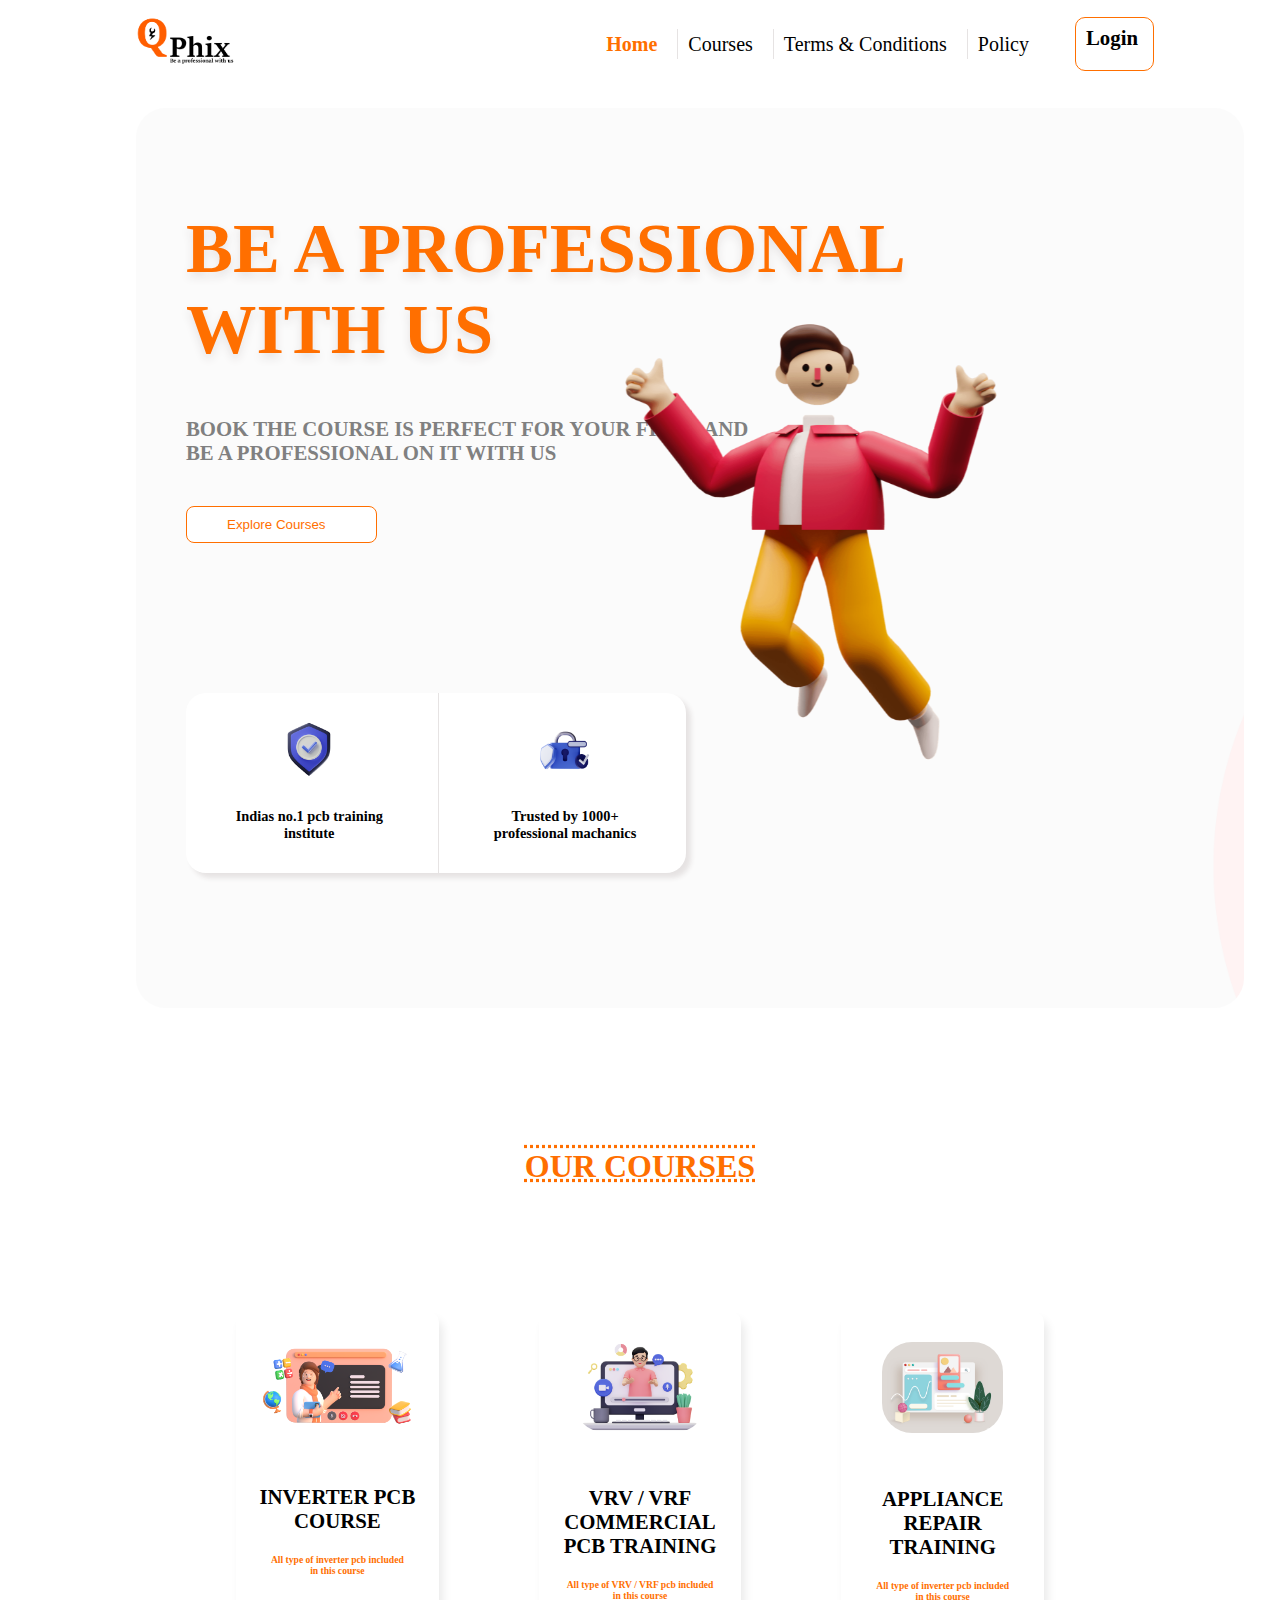
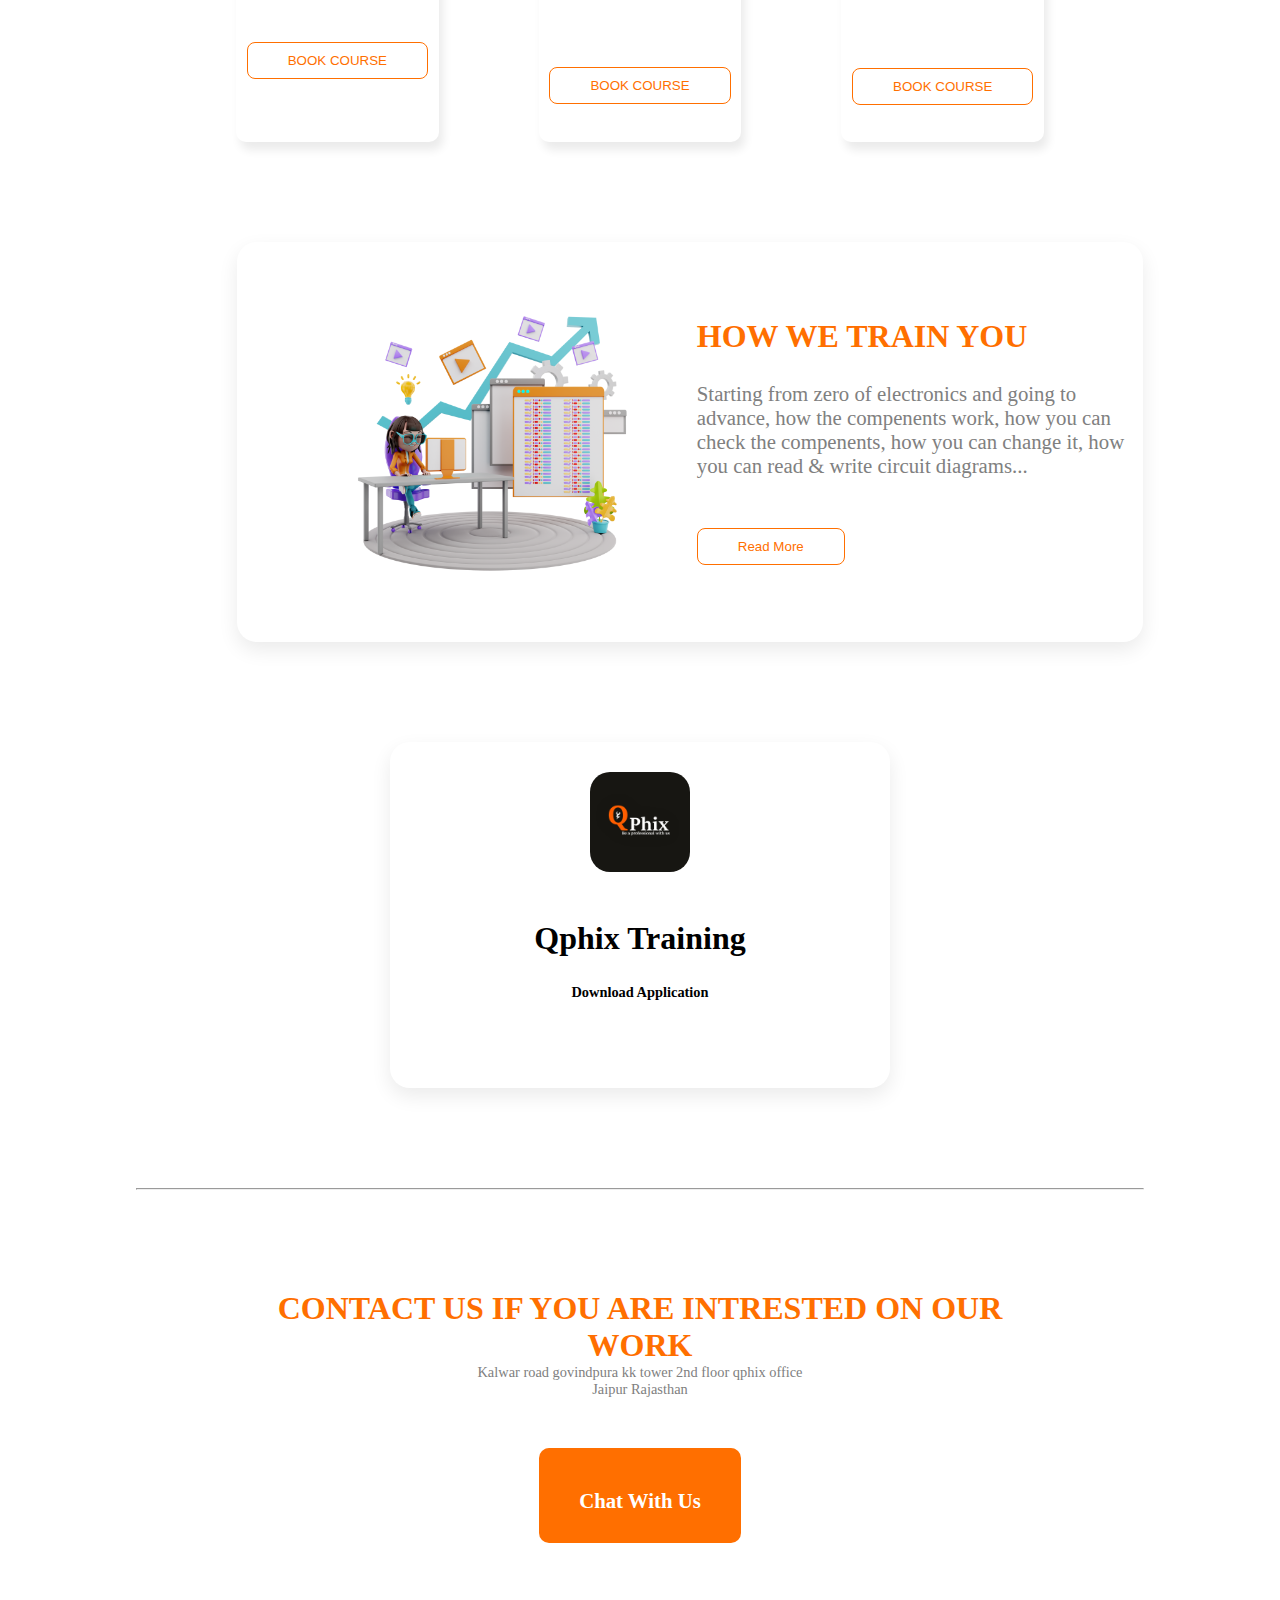
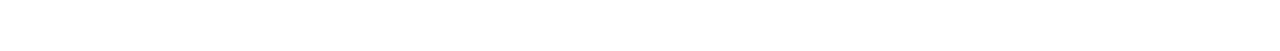
==== commit 64dde68c: "xfghrtnhstywstymwynwyr5 6y" ====
--- a/index.html
+++ b/index.html
@@ -79,8 +79,19 @@
       <img style="height: 90px; margin-left: -30px;" src="images/logo_black.png" alt="">
 
       <a class="menu-item-selected" style=" margin-left: auto;" href="#">Home</a>
+      <div style="height: 30px; margin-right: 10px;"class="vert-line">
+      </div>
+
       <a class="menu-item" href="#service-section-pc">Courses</a>
-      <a class="menu-item" href="#">More</a>
+      <div style="height: 30px; margin-right: 10px;"class="vert-line">
+      </div>
+
+      <a class="menu-item" href="terms&privacy.html">Terms & Conditions</a>
+      <div style="height: 30px; margin-right: 10px;"class="vert-line">
+      </div>
+
+      <a class="menu-item" href="terms&privacy.html">Policy</a>
+
 
       <button style="background-color: white; border : none;" id="account" class="log" style="text-decoration: none;" href="">
         <div class="login-div">
